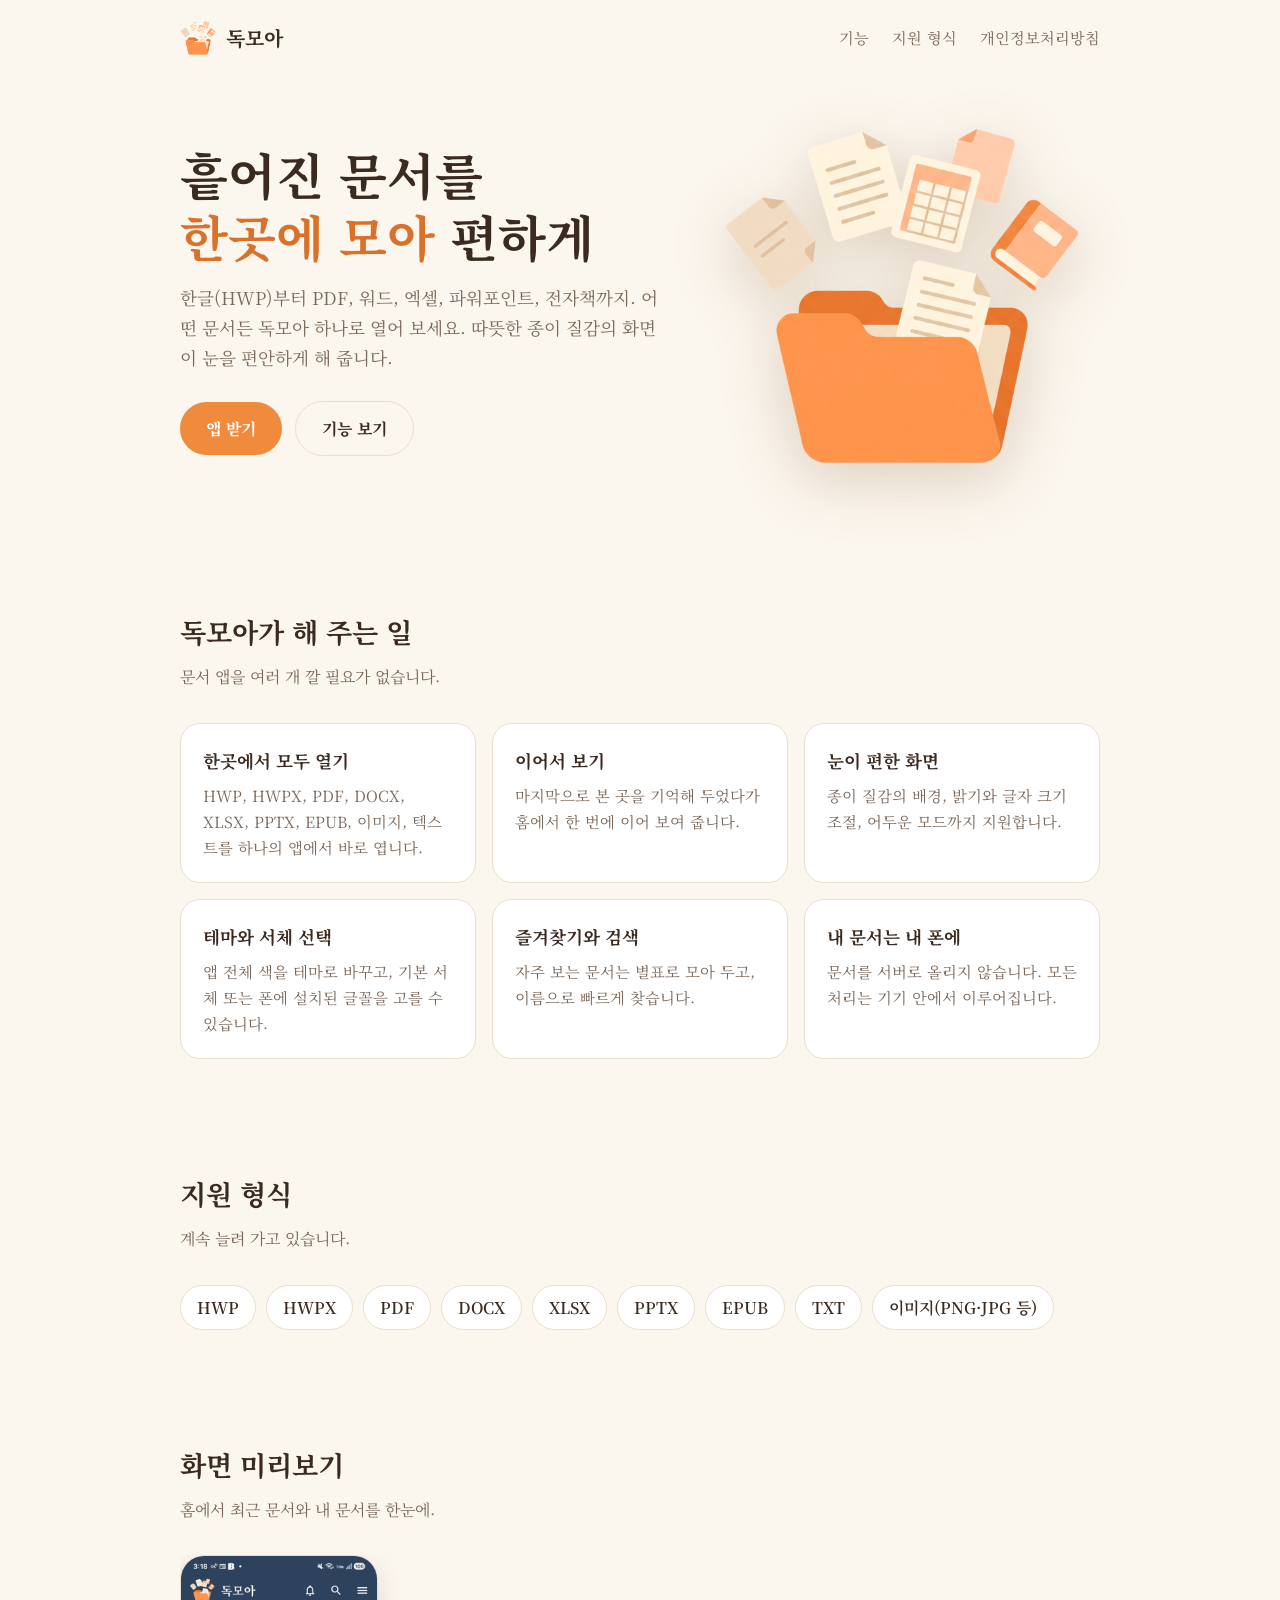
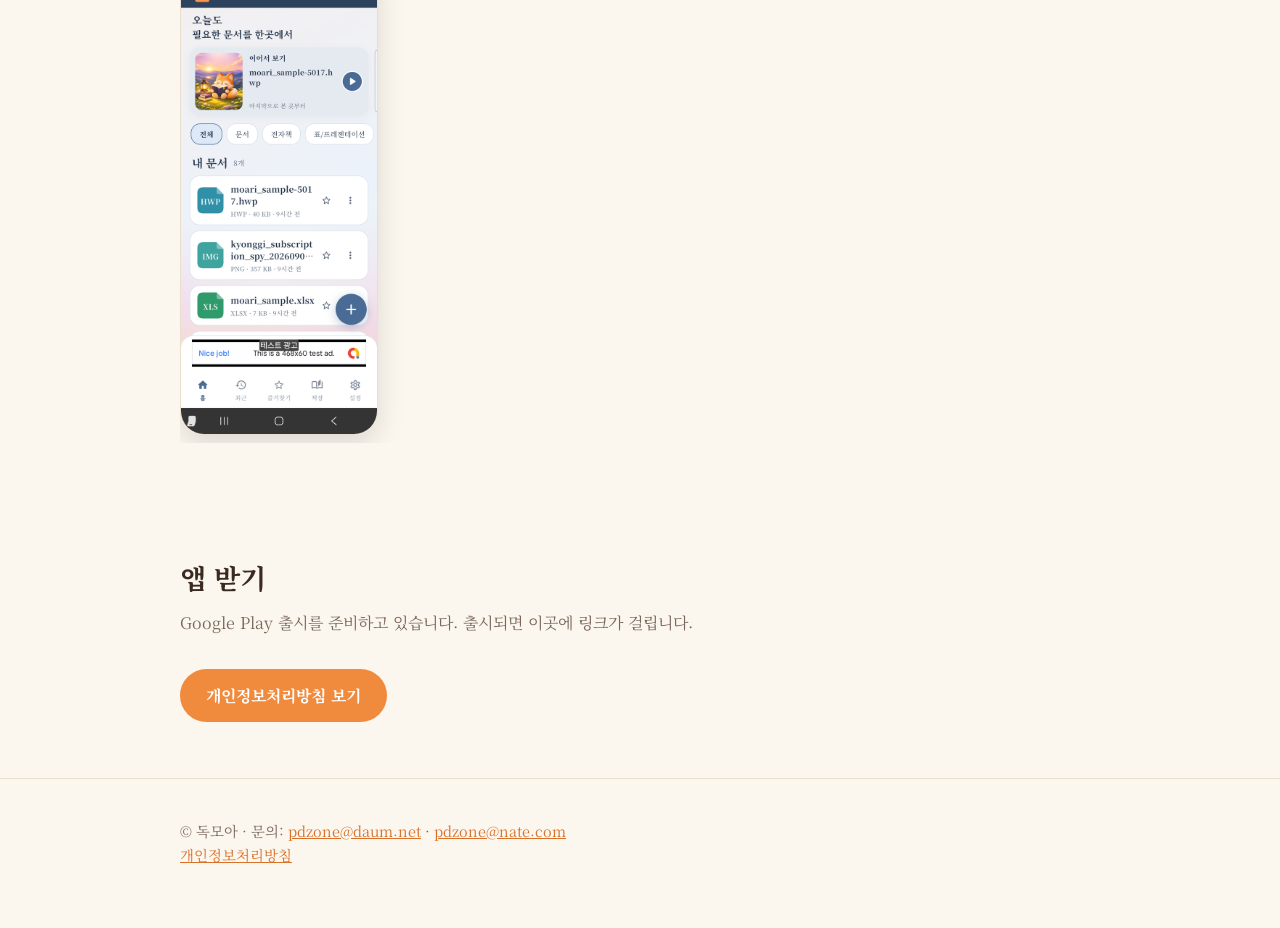
==== index.html @ b8f608f9 "독모아 소개 페이지 Co-Authored-By: Claude Sonnet 5.5 <noreply@anthropic.com>" ====
<!doctype html>
<html lang="ko">
<head>
  <meta charset="utf-8">
  <meta name="viewport" content="width=device-width, initial-scale=1">
  <title>독모아 – 문서를 한곳에 모아 보는 앱</title>
  <meta name="description" content="HWP, PDF, DOCX, XLSX, PPTX, EPUB까지. 흩어진 문서를 한곳에서 편하게 여는 문서 뷰어, 독모아.">
  <link rel="icon" href="img/logo.png">
  <link rel="preconnect" href="https://fonts.googleapis.com">
  <link href="https://fonts.googleapis.com/css2?family=Noto+Serif+KR:wght@400;600;700&display=swap" rel="stylesheet">
  <link rel="stylesheet" href="style.css">
</head>
<body>
  <header class="top">
    <div class="wrap">
      <a class="brand" href="./"><img src="img/logo.png" alt="">독모아</a>
      <nav>
        <a href="#features">기능</a>
        <a href="#formats">지원 형식</a>
        <a href="privacy.html">개인정보처리방침</a>
      </nav>
    </div>
  </header>

  <main>
    <section class="hero">
      <div class="wrap">
        <div>
          <h1>흩어진 문서를<br><em>한곳에 모아</em> 편하게</h1>
          <p class="lead">한글(HWP)부터 PDF, 워드, 엑셀, 파워포인트, 전자책까지. 어떤 문서든 독모아 하나로 열어 보세요. 따뜻한 종이 질감의 화면이 눈을 편안하게 해 줍니다.</p>
          <a class="btn" href="#download">앱 받기</a>
          <a class="btn ghost" href="#features">기능 보기</a>
        </div>
        <div class="art"><img src="img/logo.png" alt="문서가 폴더로 모이는 독모아 로고"></div>
      </div>
    </section>

    <section id="features">
      <div class="wrap">
        <h2>독모아가 해 주는 일</h2>
        <p class="sub">문서 앱을 여러 개 깔 필요가 없습니다.</p>
        <div class="grid">
          <div class="card"><h3>한곳에서 모두 열기</h3><p>HWP, HWPX, PDF, DOCX, XLSX, PPTX, EPUB, 이미지, 텍스트를 하나의 앱에서 바로 엽니다.</p></div>
          <div class="card"><h3>이어서 보기</h3><p>마지막으로 본 곳을 기억해 두었다가 홈에서 한 번에 이어 보여 줍니다.</p></div>
          <div class="card"><h3>눈이 편한 화면</h3><p>종이 질감의 배경, 밝기와 글자 크기 조절, 어두운 모드까지 지원합니다.</p></div>
          <div class="card"><h3>테마와 서체 선택</h3><p>앱 전체 색을 테마로 바꾸고, 기본 서체 또는 폰에 설치된 글꼴을 고를 수 있습니다.</p></div>
          <div class="card"><h3>즐겨찾기와 검색</h3><p>자주 보는 문서는 별표로 모아 두고, 이름으로 빠르게 찾습니다.</p></div>
          <div class="card"><h3>내 문서는 내 폰에</h3><p>문서를 서버로 올리지 않습니다. 모든 처리는 기기 안에서 이루어집니다.</p></div>
        </div>
      </div>
    </section>

    <section id="formats">
      <div class="wrap">
        <h2>지원 형식</h2>
        <p class="sub">계속 늘려 가고 있습니다.</p>
        <div class="badges">
          <span class="badge">HWP</span><span class="badge">HWPX</span><span class="badge">PDF</span>
          <span class="badge">DOCX</span><span class="badge">XLSX</span><span class="badge">PPTX</span>
          <span class="badge">EPUB</span><span class="badge">TXT</span><span class="badge">이미지(PNG·JPG 등)</span>
        </div>
      </div>
    </section>

    <section id="screens">
      <div class="wrap">
        <h2>화면 미리보기</h2>
        <p class="sub">홈에서 최근 문서와 내 문서를 한눈에.</p>
        <div class="shots">
          <img src="img/home.png" alt="독모아 홈 화면">
        </div>
      </div>
    </section>

    <section id="download">
      <div class="wrap">
        <h2>앱 받기</h2>
        <p class="sub">Google Play 출시를 준비하고 있습니다. 출시되면 이곳에 링크가 걸립니다.</p>
        <a class="btn" href="privacy.html">개인정보처리방침 보기</a>
      </div>
    </section>
  </main>

  <footer>
    <div class="wrap">
      <div>© 독모아 · 문의: <a href="mailto:pdzone@daum.net">pdzone@daum.net</a> · <a href="mailto:pdzone@nate.com">pdzone@nate.com</a></div>
      <div><a href="privacy.html">개인정보처리방침</a></div>
    </div>
  </footer>
</body>
</html>
---- style.css ----
:root {
  --bg: #fbf6ee;
  --card: #ffffff;
  --ink: #3a2a20;
  --muted: #7a685b;
  --accent: #f08a3c;
  --accent-dark: #d9712a;
  --line: #eadfce;
}
@media (prefers-color-scheme: dark) {
  :root {
    --bg: #1d1914;
    --card: #28221c;
    --ink: #f4ebe0;
    --muted: #b7a898;
    --line: #3a3128;
  }
}
* { box-sizing: border-box; }
html { scroll-behavior: smooth; }
body {
  margin: 0;
  background: var(--bg);
  color: var(--ink);
  font-family: 'Noto Serif KR', 'Apple SD Gothic Neo', 'Malgun Gothic', serif;
  line-height: 1.7;
}
a { color: var(--accent-dark); }
.wrap { max-width: 960px; margin: 0 auto; padding: 0 20px; }
header.top { padding: 20px 0; }
header.top .wrap { flex-wrap: wrap; gap: 8px 16px; display: flex; align-items: center; justify-content: space-between; }
.brand { white-space: nowrap; display: flex; align-items: center; gap: 10px; font-weight: 700; font-size: 1.25rem; text-decoration: none; color: var(--ink); }
.brand img { width: 36px; height: 36px; }
nav a { white-space: nowrap; margin-left: 18px; color: var(--muted); text-decoration: none; font-size: .95rem; }
.hero { padding: 40px 0 70px; }
.hero .wrap { display: grid; grid-template-columns: 1.1fr .9fr; gap: 40px; align-items: center; }
.hero h1 { font-size: clamp(2rem, 5vw, 3.1rem); line-height: 1.25; margin: 0 0 16px; }
.hero h1 em { font-style: normal; color: var(--accent-dark); }
.hero p.lead { color: var(--muted); font-size: 1.1rem; margin: 0 0 28px; }
.btn { display: inline-block; background: var(--accent); color: #fff; padding: 13px 26px; border-radius: 999px; text-decoration: none; font-weight: 700; }
.btn.ghost { background: transparent; color: var(--ink); border: 1px solid var(--line); margin-left: 8px; }
.hero .art { text-align: center; }
.hero .art img { width: min(100%, 360px); filter: drop-shadow(0 16px 30px rgba(120, 70, 20, .22)); }
section { padding: 56px 0; }
section h2 { font-size: 1.7rem; margin: 0 0 8px; }
section .sub { color: var(--muted); margin: 0 0 32px; }
.grid { display: grid; grid-template-columns: repeat(auto-fit, minmax(240px, 1fr)); gap: 16px; }
.card { background: var(--card); border: 1px solid var(--line); border-radius: 20px; padding: 22px; }
.card h3 { margin: 0 0 6px; font-size: 1.1rem; }
.card p { margin: 0; color: var(--muted); font-size: .96rem; }
.badges { display: flex; flex-wrap: wrap; gap: 10px; }
.badge { background: var(--card); border: 1px solid var(--line); border-radius: 999px; padding: 8px 16px; font-weight: 600; }
.shots { display: flex; gap: 20px; overflow-x: auto; padding-bottom: 8px; }
.shots img { height: 480px; border-radius: 24px; border: 1px solid var(--line); box-shadow: 0 10px 28px rgba(0, 0, 0, .12); }
footer { padding: 40px 0 60px; color: var(--muted); font-size: .9rem; border-top: 1px solid var(--line); }
.doc { padding: 20px 0 60px; }
.doc h1 { font-size: 2rem; }
.doc h2 { font-size: 1.25rem; margin-top: 36px; }
.doc li { margin: 6px 0; }
@media (max-width: 720px) {
  .hero .wrap { grid-template-columns: 1fr; text-align: center; }
  .hero .art { order: -1; }
  .btn.ghost { margin: 10px 0 0; }
  nav a { margin-left: 12px; }
  .shots img { height: 400px; }
}
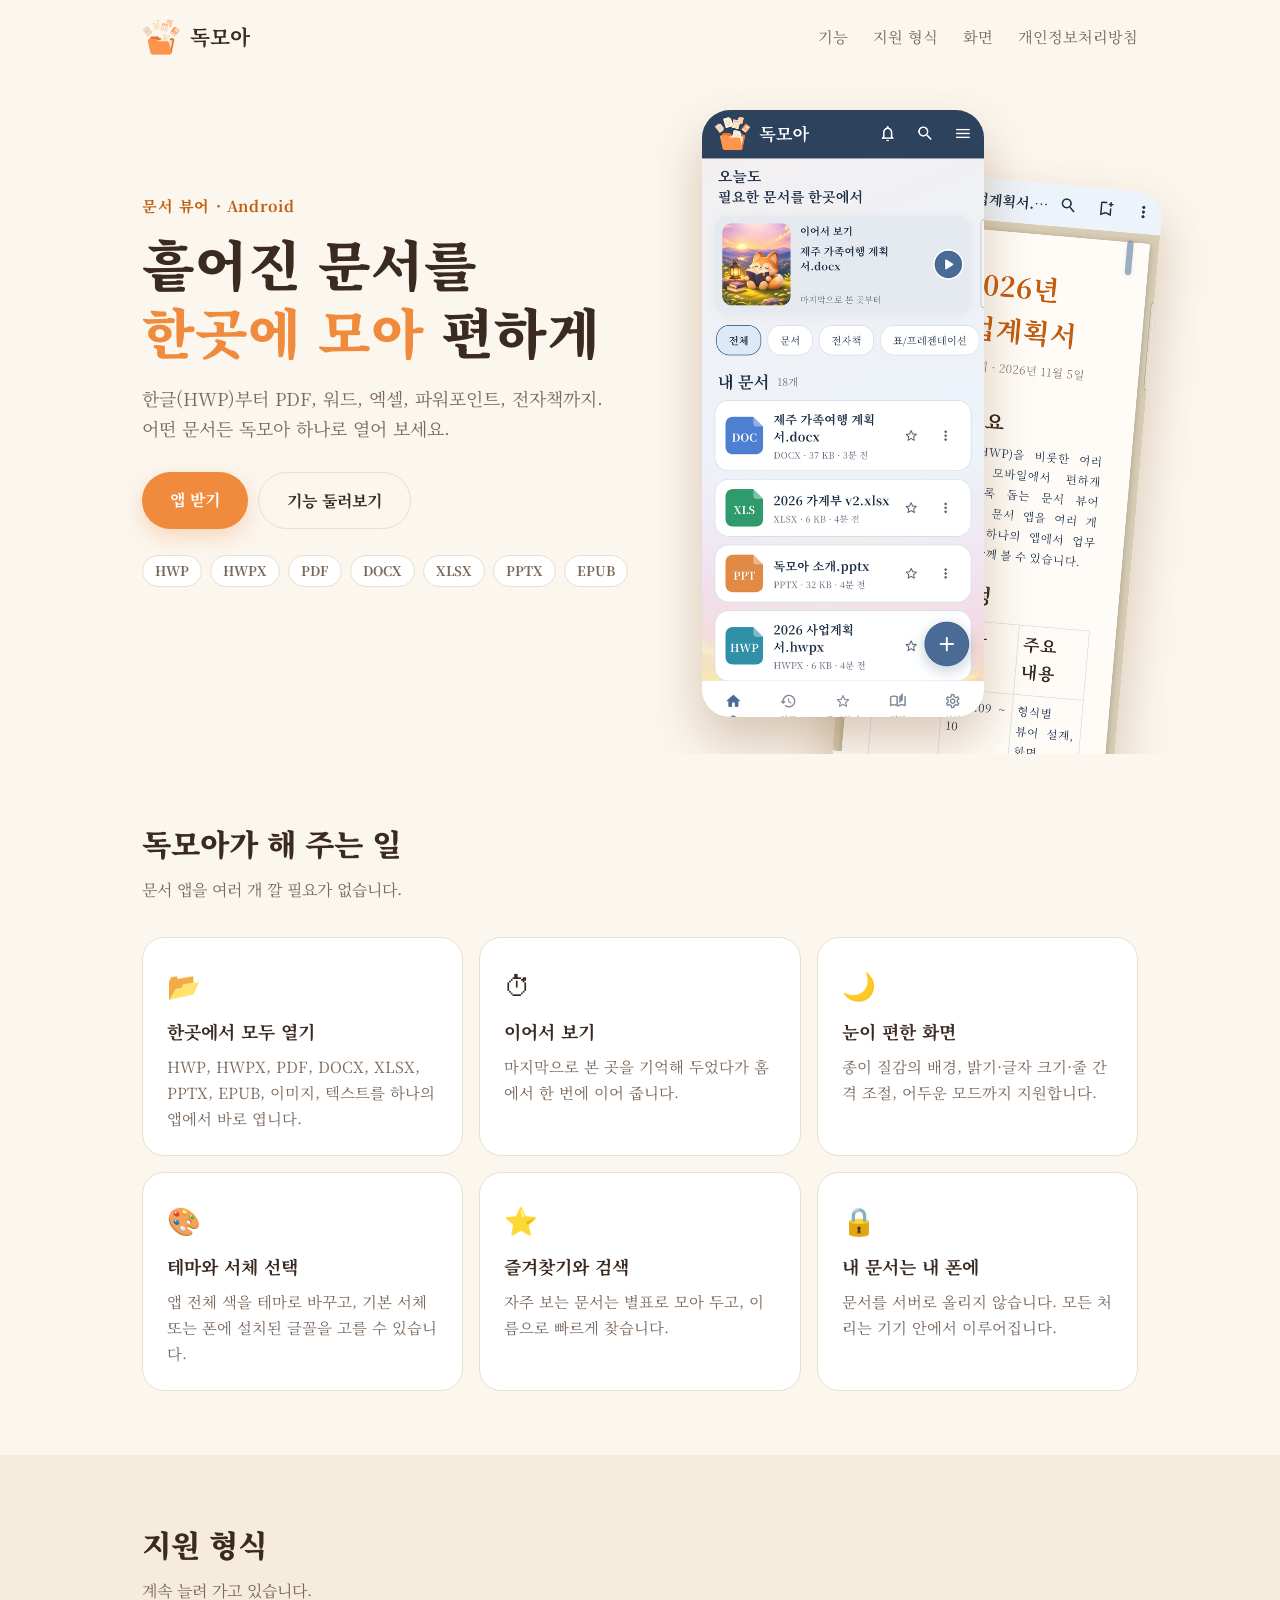
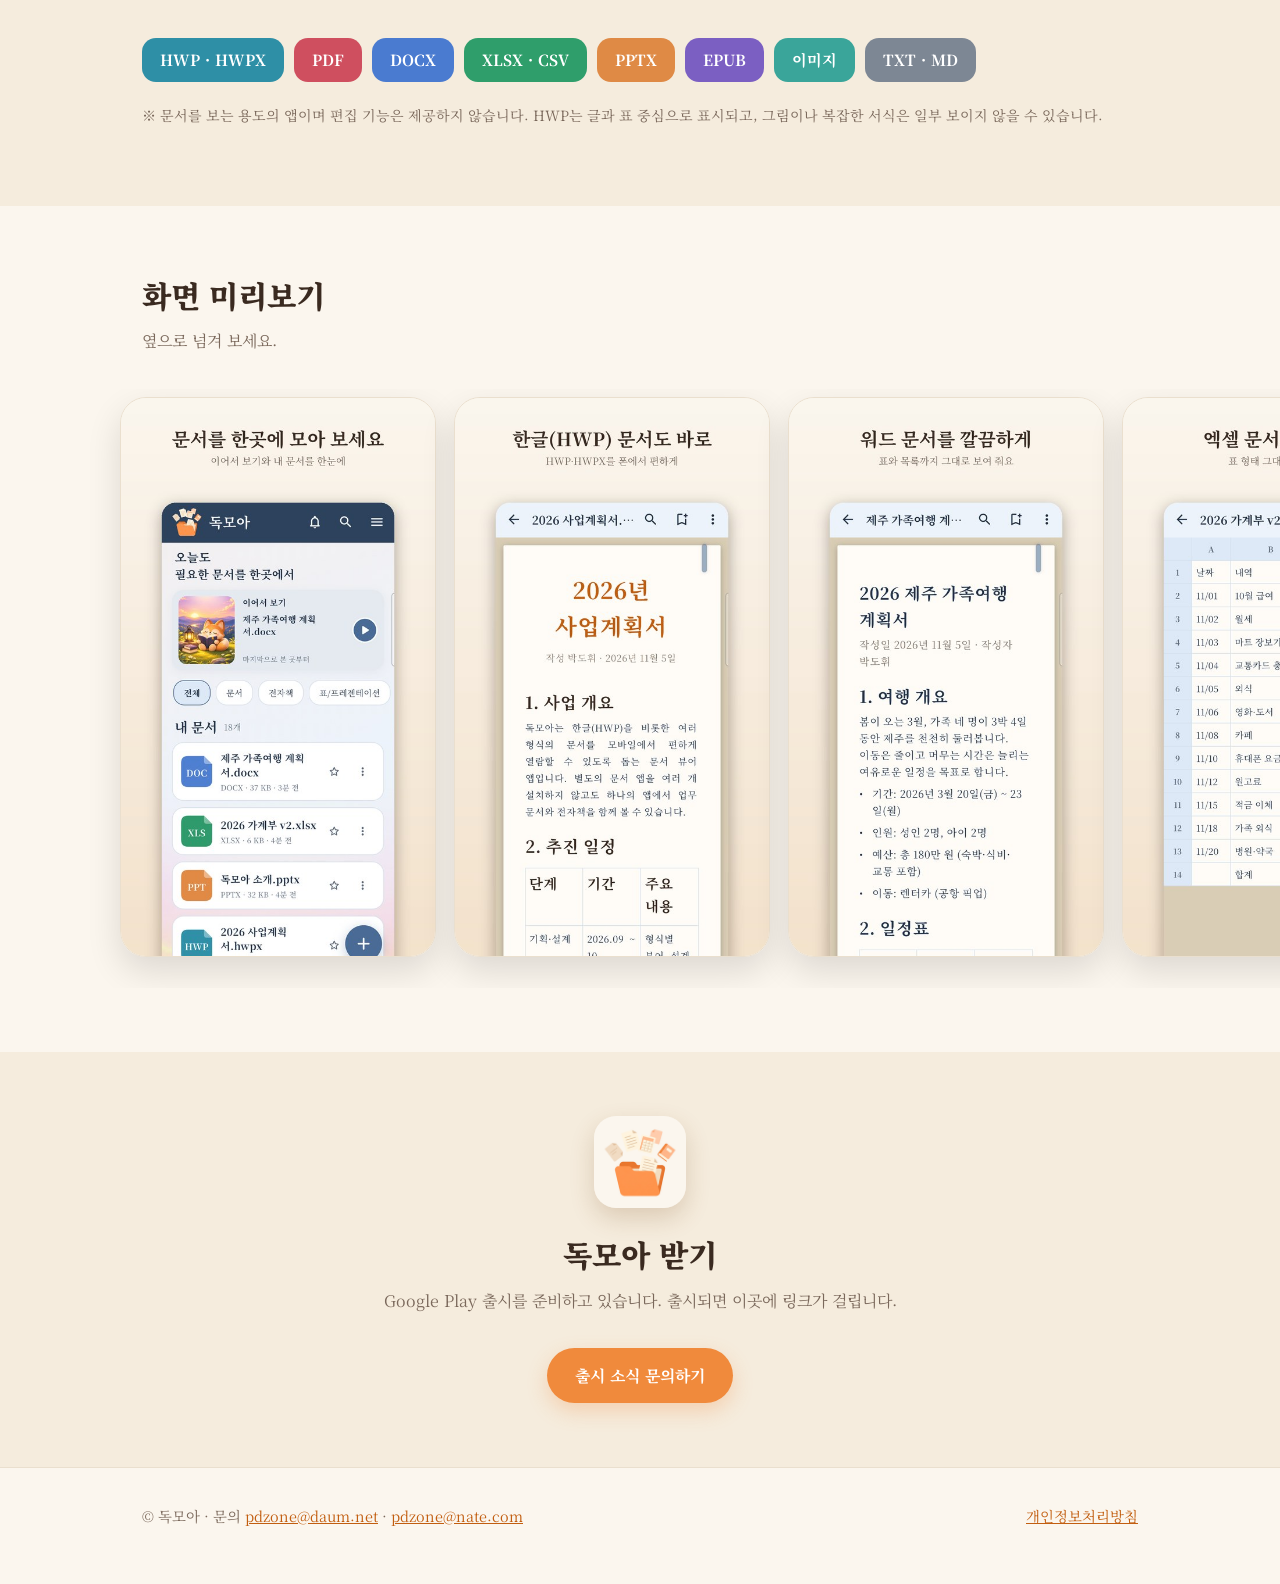
==== commit d1475e32: "소개 페이지 새 디자인, 새 앱 화면 반영 Co-Authored-By: Claude Sonnet 5.5 <noreply@anthropic.com>" ====
--- a/index.html
+++ b/index.html
@@ -5,9 +5,13 @@
   <meta name="viewport" content="width=device-width, initial-scale=1">
   <title>독모아 – 문서를 한곳에 모아 보는 앱</title>
   <meta name="description" content="HWP, PDF, DOCX, XLSX, PPTX, EPUB까지. 흩어진 문서를 한곳에서 편하게 여는 문서 뷰어, 독모아.">
-  <link rel="icon" href="img/logo.png">
+  <meta property="og:title" content="독모아 – 문서를 한곳에 모아 보는 앱">
+  <meta property="og:description" content="HWP, PDF, 워드, 엑셀, 파워포인트, 전자책을 하나의 앱에서.">
+  <meta property="og:image" content="img/og.png">
+  <link rel="icon" href="img/favicon.png">
   <link rel="preconnect" href="https://fonts.googleapis.com">
-  <link href="https://fonts.googleapis.com/css2?family=Noto+Serif+KR:wght@400;600;700&display=swap" rel="stylesheet">
+  <link rel="preconnect" href="https://fonts.gstatic.com" crossorigin>
+  <link href="https://fonts.googleapis.com/css2?family=Noto+Serif+KR:wght@400;600;700;900&display=swap" rel="stylesheet">
   <link rel="stylesheet" href="style.css">
 </head>
 <body>
@@ -17,6 +21,7 @@
       <nav>
         <a href="#features">기능</a>
         <a href="#formats">지원 형식</a>
+        <a href="#screens">화면</a>
         <a href="privacy.html">개인정보처리방침</a>
       </nav>
     </div>
@@ -25,13 +30,22 @@
   <main>
     <section class="hero">
       <div class="wrap">
-        <div>
+        <div class="copy">
+          <p class="eyebrow">문서 뷰어 · Android</p>
           <h1>흩어진 문서를<br><em>한곳에 모아</em> 편하게</h1>
-          <p class="lead">한글(HWP)부터 PDF, 워드, 엑셀, 파워포인트, 전자책까지. 어떤 문서든 독모아 하나로 열어 보세요. 따뜻한 종이 질감의 화면이 눈을 편안하게 해 줍니다.</p>
-          <a class="btn" href="#download">앱 받기</a>
-          <a class="btn ghost" href="#features">기능 보기</a>
+          <p class="lead">한글(HWP)부터 PDF, 워드, 엑셀, 파워포인트, 전자책까지.<br class="pc">어떤 문서든 독모아 하나로 열어 보세요.</p>
+          <div class="cta">
+            <a class="btn" href="#download">앱 받기</a>
+            <a class="btn ghost" href="#features">기능 둘러보기</a>
+          </div>
+          <ul class="chips">
+            <li>HWP</li><li>HWPX</li><li>PDF</li><li>DOCX</li><li>XLSX</li><li>PPTX</li><li>EPUB</li>
+          </ul>
         </div>
-        <div class="art"><img src="img/logo.png" alt="문서가 폴더로 모이는 독모아 로고"></div>
+        <div class="art">
+          <img class="phone" src="img/app_home.png" alt="독모아 홈 화면">
+          <img class="phone back" src="img/app_hwpx.png" alt="한글 문서를 연 화면">
+        </div>
       </div>
     </section>
 
@@ -40,50 +54,63 @@
         <h2>독모아가 해 주는 일</h2>
         <p class="sub">문서 앱을 여러 개 깔 필요가 없습니다.</p>
         <div class="grid">
-          <div class="card"><h3>한곳에서 모두 열기</h3><p>HWP, HWPX, PDF, DOCX, XLSX, PPTX, EPUB, 이미지, 텍스트를 하나의 앱에서 바로 엽니다.</p></div>
-          <div class="card"><h3>이어서 보기</h3><p>마지막으로 본 곳을 기억해 두었다가 홈에서 한 번에 이어 보여 줍니다.</p></div>
-          <div class="card"><h3>눈이 편한 화면</h3><p>종이 질감의 배경, 밝기와 글자 크기 조절, 어두운 모드까지 지원합니다.</p></div>
-          <div class="card"><h3>테마와 서체 선택</h3><p>앱 전체 색을 테마로 바꾸고, 기본 서체 또는 폰에 설치된 글꼴을 고를 수 있습니다.</p></div>
-          <div class="card"><h3>즐겨찾기와 검색</h3><p>자주 보는 문서는 별표로 모아 두고, 이름으로 빠르게 찾습니다.</p></div>
-          <div class="card"><h3>내 문서는 내 폰에</h3><p>문서를 서버로 올리지 않습니다. 모든 처리는 기기 안에서 이루어집니다.</p></div>
+          <div class="card"><div class="ico">📂</div><h3>한곳에서 모두 열기</h3><p>HWP, HWPX, PDF, DOCX, XLSX, PPTX, EPUB, 이미지, 텍스트를 하나의 앱에서 바로 엽니다.</p></div>
+          <div class="card"><div class="ico">⏱</div><h3>이어서 보기</h3><p>마지막으로 본 곳을 기억해 두었다가 홈에서 한 번에 이어 줍니다.</p></div>
+          <div class="card"><div class="ico">🌙</div><h3>눈이 편한 화면</h3><p>종이 질감의 배경, 밝기·글자 크기·줄 간격 조절, 어두운 모드까지 지원합니다.</p></div>
+          <div class="card"><div class="ico">🎨</div><h3>테마와 서체 선택</h3><p>앱 전체 색을 테마로 바꾸고, 기본 서체 또는 폰에 설치된 글꼴을 고를 수 있습니다.</p></div>
+          <div class="card"><div class="ico">⭐</div><h3>즐겨찾기와 검색</h3><p>자주 보는 문서는 별표로 모아 두고, 이름으로 빠르게 찾습니다.</p></div>
+          <div class="card"><div class="ico">🔒</div><h3>내 문서는 내 폰에</h3><p>문서를 서버로 올리지 않습니다. 모든 처리는 기기 안에서 이루어집니다.</p></div>
         </div>
       </div>
     </section>
 
-    <section id="formats">
+    <section id="formats" class="tint">
       <div class="wrap">
         <h2>지원 형식</h2>
         <p class="sub">계속 늘려 가고 있습니다.</p>
         <div class="badges">
-          <span class="badge">HWP</span><span class="badge">HWPX</span><span class="badge">PDF</span>
-          <span class="badge">DOCX</span><span class="badge">XLSX</span><span class="badge">PPTX</span>
-          <span class="badge">EPUB</span><span class="badge">TXT</span><span class="badge">이미지(PNG·JPG 등)</span>
+          <span class="badge b-hwp">HWP · HWPX</span>
+          <span class="badge b-pdf">PDF</span>
+          <span class="badge b-doc">DOCX</span>
+          <span class="badge b-xls">XLSX · CSV</span>
+          <span class="badge b-ppt">PPTX</span>
+          <span class="badge b-epub">EPUB</span>
+          <span class="badge b-img">이미지</span>
+          <span class="badge b-txt">TXT · MD</span>
         </div>
+        <p class="note">※ 문서를 보는 용도의 앱이며 편집 기능은 제공하지 않습니다. HWP는 글과 표 중심으로 표시되고, 그림이나 복잡한 서식은 일부 보이지 않을 수 있습니다.</p>
       </div>
     </section>
 
     <section id="screens">
       <div class="wrap">
         <h2>화면 미리보기</h2>
-        <p class="sub">홈에서 최근 문서와 내 문서를 한눈에.</p>
-        <div class="shots">
-          <img src="img/home.png" alt="독모아 홈 화면">
-        </div>
+        <p class="sub">옆으로 넘겨 보세요.</p>
+      </div>
+      <div class="shots">
+        <figure><img src="img/shot_01_home.jpg" alt="홈 화면" loading="lazy"></figure>
+        <figure><img src="img/shot_02_hwpx.jpg" alt="한글 문서" loading="lazy"></figure>
+        <figure><img src="img/shot_03_docx.jpg" alt="워드 문서" loading="lazy"></figure>
+        <figure><img src="img/shot_04_xlsx.jpg" alt="엑셀 문서" loading="lazy"></figure>
+        <figure><img src="img/shot_06_epub.jpg" alt="전자책" loading="lazy"></figure>
+        <figure><img src="img/shot_07_dark.jpg" alt="다크 모드" loading="lazy"></figure>
+        <figure><img src="img/shot_08_theme.jpg" alt="테마 선택" loading="lazy"></figure>
       </div>
     </section>
 
-    <section id="download">
-      <div class="wrap">
-        <h2>앱 받기</h2>
+    <section id="download" class="tint">
+      <div class="wrap center">
+        <img class="appicon" src="img/favicon.png" alt="">
+        <h2>독모아 받기</h2>
         <p class="sub">Google Play 출시를 준비하고 있습니다. 출시되면 이곳에 링크가 걸립니다.</p>
-        <a class="btn" href="privacy.html">개인정보처리방침 보기</a>
+        <a class="btn" href="mailto:pdzone@daum.net">출시 소식 문의하기</a>
       </div>
     </section>
   </main>
 
   <footer>
     <div class="wrap">
-      <div>© 독모아 · 문의: <a href="mailto:pdzone@daum.net">pdzone@daum.net</a> · <a href="mailto:pdzone@nate.com">pdzone@nate.com</a></div>
+      <div>© 독모아 · 문의 <a href="mailto:pdzone@daum.net">pdzone@daum.net</a> · <a href="mailto:pdzone@nate.com">pdzone@nate.com</a></div>
       <div><a href="privacy.html">개인정보처리방침</a></div>
     </div>
   </footer>
--- a/style.css
+++ b/style.css
@@ -1,18 +1,21 @@
 :root {
   --bg: #fbf6ee;
+  --tint: #f5ecdd;
   --card: #ffffff;
   --ink: #3a2a20;
   --muted: #7a685b;
   --accent: #f08a3c;
-  --accent-dark: #d9712a;
+  --accent-dark: #c25e10;
   --line: #eadfce;
 }
 @media (prefers-color-scheme: dark) {
   :root {
     --bg: #1d1914;
+    --tint: #231e18;
     --card: #28221c;
     --ink: #f4ebe0;
     --muted: #b7a898;
+    --accent-dark: #f39a52;
     --line: #3a3128;
   }
 }
@@ -24,43 +27,73 @@
   color: var(--ink);
   font-family: 'Noto Serif KR', 'Apple SD Gothic Neo', 'Malgun Gothic', serif;
   line-height: 1.7;
+  -webkit-font-smoothing: antialiased;
 }
 a { color: var(--accent-dark); }
-.wrap { max-width: 960px; margin: 0 auto; padding: 0 20px; }
-header.top { padding: 20px 0; }
-header.top .wrap { flex-wrap: wrap; gap: 8px 16px; display: flex; align-items: center; justify-content: space-between; }
-.brand { white-space: nowrap; display: flex; align-items: center; gap: 10px; font-weight: 700; font-size: 1.25rem; text-decoration: none; color: var(--ink); }
-.brand img { width: 36px; height: 36px; }
-nav a { white-space: nowrap; margin-left: 18px; color: var(--muted); text-decoration: none; font-size: .95rem; }
-.hero { padding: 40px 0 70px; }
-.hero .wrap { display: grid; grid-template-columns: 1.1fr .9fr; gap: 40px; align-items: center; }
-.hero h1 { font-size: clamp(2rem, 5vw, 3.1rem); line-height: 1.25; margin: 0 0 16px; }
-.hero h1 em { font-style: normal; color: var(--accent-dark); }
-.hero p.lead { color: var(--muted); font-size: 1.1rem; margin: 0 0 28px; }
-.btn { display: inline-block; background: var(--accent); color: #fff; padding: 13px 26px; border-radius: 999px; text-decoration: none; font-weight: 700; }
-.btn.ghost { background: transparent; color: var(--ink); border: 1px solid var(--line); margin-left: 8px; }
-.hero .art { text-align: center; }
-.hero .art img { width: min(100%, 360px); filter: drop-shadow(0 16px 30px rgba(120, 70, 20, .22)); }
-section { padding: 56px 0; }
-section h2 { font-size: 1.7rem; margin: 0 0 8px; }
-section .sub { color: var(--muted); margin: 0 0 32px; }
-.grid { display: grid; grid-template-columns: repeat(auto-fit, minmax(240px, 1fr)); gap: 16px; }
-.card { background: var(--card); border: 1px solid var(--line); border-radius: 20px; padding: 22px; }
-.card h3 { margin: 0 0 6px; font-size: 1.1rem; }
+img { max-width: 100%; }
+.wrap { max-width: 1040px; margin: 0 auto; padding: 0 22px; }
+.center { text-align: center; }
+
+header.top { padding: 18px 0; position: sticky; top: 0; z-index: 5; backdrop-filter: blur(10px); background: color-mix(in srgb, var(--bg) 82%, transparent); }
+header.top .wrap { display: flex; flex-wrap: wrap; gap: 8px 18px; align-items: center; justify-content: space-between; }
+.brand { white-space: nowrap; display: flex; align-items: center; gap: 10px; font-weight: 700; font-size: 1.3rem; text-decoration: none; color: var(--ink); }
+.brand img { width: 38px; height: 38px; }
+nav a { white-space: nowrap; margin-left: 20px; color: var(--muted); text-decoration: none; font-size: .95rem; }
+nav a:hover { color: var(--accent-dark); }
+
+.hero { padding: 36px 0 84px; overflow: hidden; }
+.hero .wrap { display: grid; grid-template-columns: 1.05fr .95fr; gap: 40px; align-items: center; }
+.eyebrow { color: var(--accent-dark); font-weight: 700; letter-spacing: .04em; margin: 0 0 10px; font-size: .95rem; }
+.hero h1 { font-size: clamp(2.1rem, 5.2vw, 3.4rem); line-height: 1.25; margin: 0 0 18px; font-weight: 900; }
+.hero h1 em { font-style: normal; color: var(--accent); }
+.hero .lead { color: var(--muted); font-size: 1.12rem; margin: 0 0 28px; }
+.cta { display: flex; flex-wrap: wrap; gap: 10px; margin-bottom: 26px; }
+.btn { display: inline-block; background: var(--accent); color: #fff; padding: 14px 28px; border-radius: 999px; text-decoration: none; font-weight: 700; box-shadow: 0 8px 20px rgba(240, 138, 60, .28); }
+.btn.ghost { background: transparent; color: var(--ink); border: 1px solid var(--line); box-shadow: none; }
+.chips { list-style: none; padding: 0; margin: 0; display: flex; flex-wrap: wrap; gap: 8px; }
+.chips li { font-size: .82rem; font-weight: 700; padding: 4px 12px; border-radius: 999px; background: var(--card); border: 1px solid var(--line); color: var(--muted); }
+
+.art { position: relative; height: 560px; }
+.phone { position: absolute; width: min(300px, 62%); border-radius: 28px; box-shadow: 0 24px 50px rgba(120, 70, 20, .28); }
+.phone:not(.back) { left: 4%; top: 0; z-index: 2; }
+.phone.back { right: 0; top: 70px; transform: rotate(5deg); }
+
+section { padding: 64px 0; }
+section.tint { background: var(--tint); }
+section h2 { font-size: 1.9rem; margin: 0 0 6px; font-weight: 900; }
+section .sub { color: var(--muted); margin: 0 0 34px; }
+.grid { display: grid; grid-template-columns: repeat(auto-fit, minmax(270px, 1fr)); gap: 16px; }
+.card { background: var(--card); border: 1px solid var(--line); border-radius: 22px; padding: 24px; }
+.card .ico { font-size: 1.7rem; margin-bottom: 8px; }
+.card h3 { margin: 0 0 6px; font-size: 1.12rem; }
 .card p { margin: 0; color: var(--muted); font-size: .96rem; }
+
 .badges { display: flex; flex-wrap: wrap; gap: 10px; }
-.badge { background: var(--card); border: 1px solid var(--line); border-radius: 999px; padding: 8px 16px; font-weight: 600; }
-.shots { display: flex; gap: 20px; overflow-x: auto; padding-bottom: 8px; }
-.shots img { height: 480px; border-radius: 24px; border: 1px solid var(--line); box-shadow: 0 10px 28px rgba(0, 0, 0, .12); }
-footer { padding: 40px 0 60px; color: var(--muted); font-size: .9rem; border-top: 1px solid var(--line); }
-.doc { padding: 20px 0 60px; }
+.badge { color: #fff; border-radius: 14px; padding: 9px 18px; font-weight: 700; font-size: .95rem; }
+.b-hwp { background: #2e8fa6; } .b-pdf { background: #cf4f5f; } .b-doc { background: #4a7bd0; }
+.b-xls { background: #2f9e6b; } .b-ppt { background: #df8a45; } .b-epub { background: #7b5fc2; }
+.b-img { background: #3aa59a; } .b-txt { background: #7d8794; }
+.note { color: var(--muted); font-size: .88rem; margin-top: 22px; }
+
+.shots { display: flex; gap: 18px; overflow-x: auto; padding: 8px max(22px, calc((100vw - 1040px) / 2)) 24px; scroll-snap-type: x proximity; }
+.shots figure { margin: 0; flex: 0 0 auto; scroll-snap-align: center; }
+.shots img { height: 560px; width: auto; border-radius: 26px; border: 1px solid var(--line); box-shadow: 0 14px 34px rgba(0, 0, 0, .12); }
+
+.appicon { width: 92px; height: 92px; border-radius: 22px; margin-bottom: 14px; box-shadow: 0 10px 24px rgba(120, 70, 20, .2); }
+footer { padding: 36px 0 56px; color: var(--muted); font-size: .9rem; border-top: 1px solid var(--line); }
+footer .wrap { display: flex; flex-wrap: wrap; gap: 8px 24px; justify-content: space-between; }
+
+.doc { padding: 24px 22px 70px; max-width: 760px; }
 .doc h1 { font-size: 2rem; }
 .doc h2 { font-size: 1.25rem; margin-top: 36px; }
 .doc li { margin: 6px 0; }
-@media (max-width: 720px) {
+
+@media (max-width: 800px) {
   .hero .wrap { grid-template-columns: 1fr; text-align: center; }
-  .hero .art { order: -1; }
-  .btn.ghost { margin: 10px 0 0; }
-  nav a { margin-left: 12px; }
-  .shots img { height: 400px; }
+  .hero .cta, .chips { justify-content: center; }
+  .art { height: 470px; order: -1; max-width: 420px; margin: 0 auto; width: 100%; }
+  .phone { width: 56%; }
+  .shots img { height: 440px; }
+  .pc { display: none; }
+  nav a { margin-left: 12px; font-size: .88rem; }
 }
